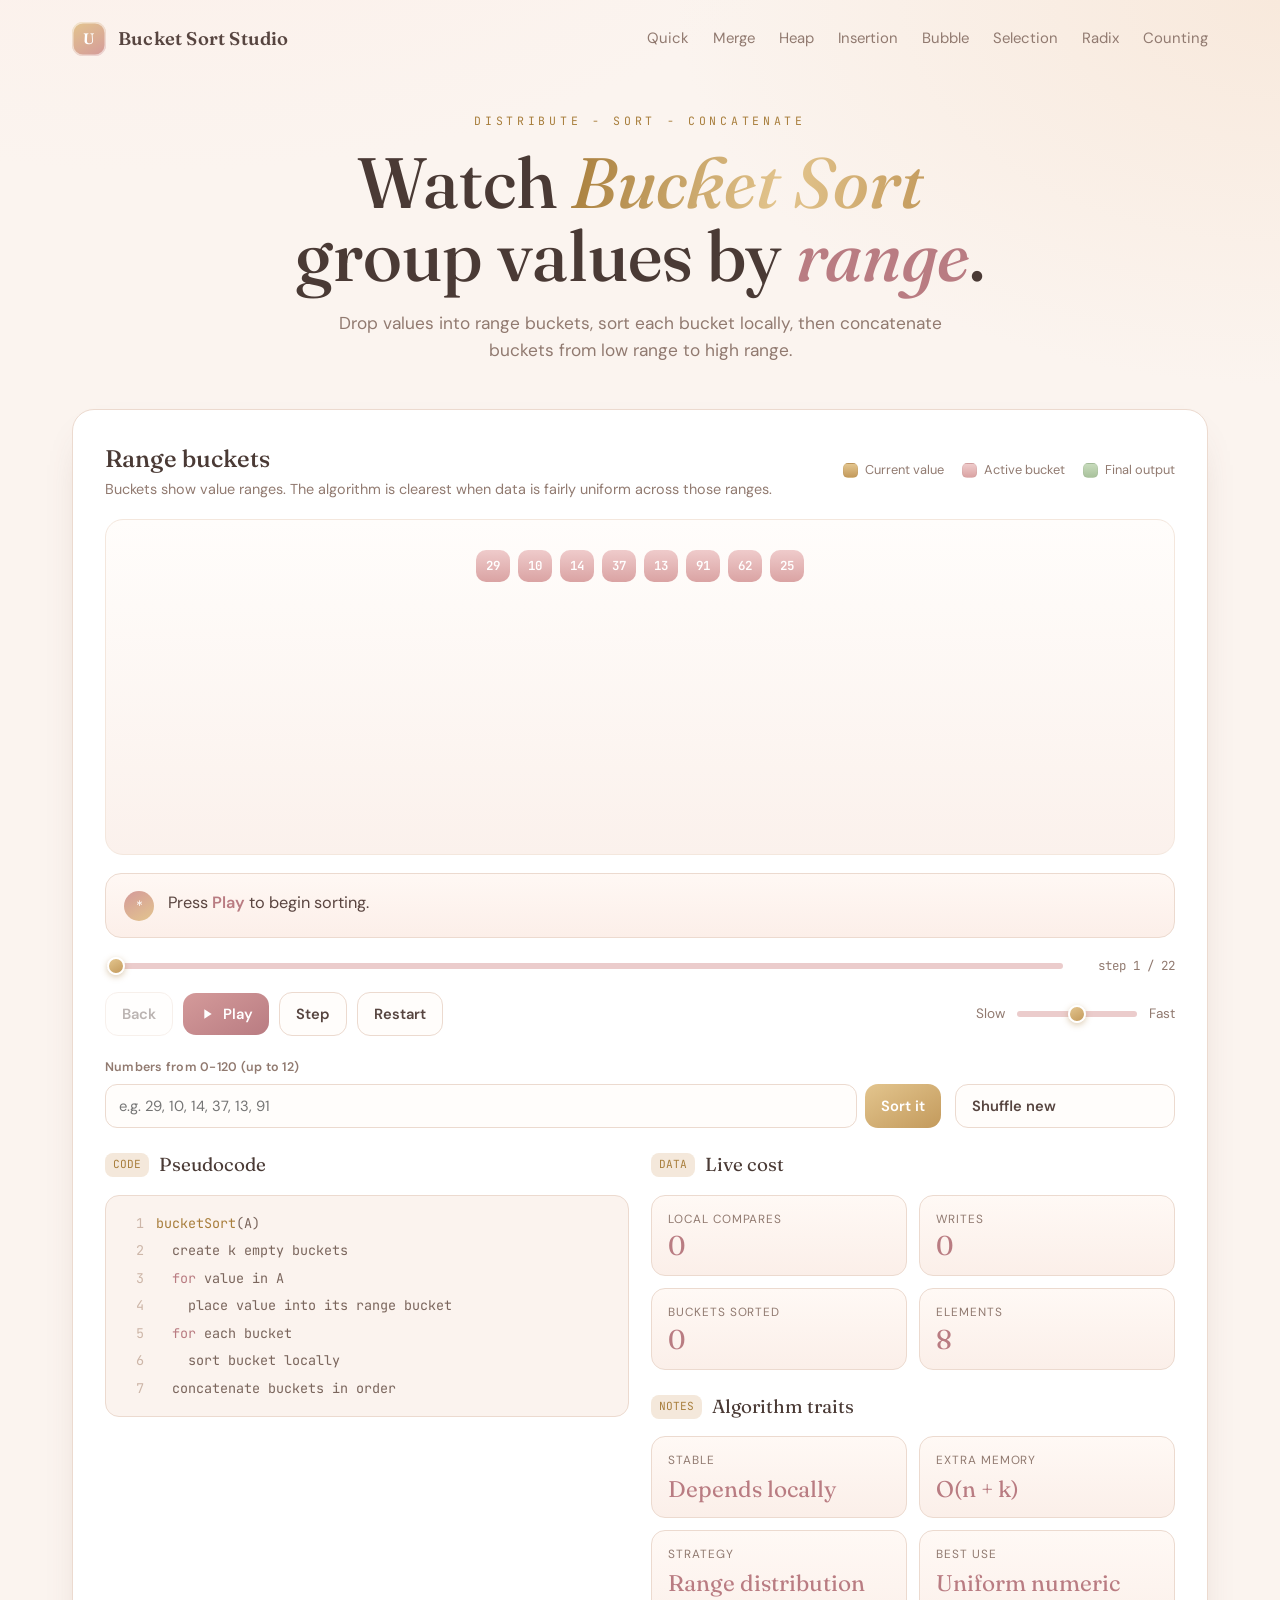
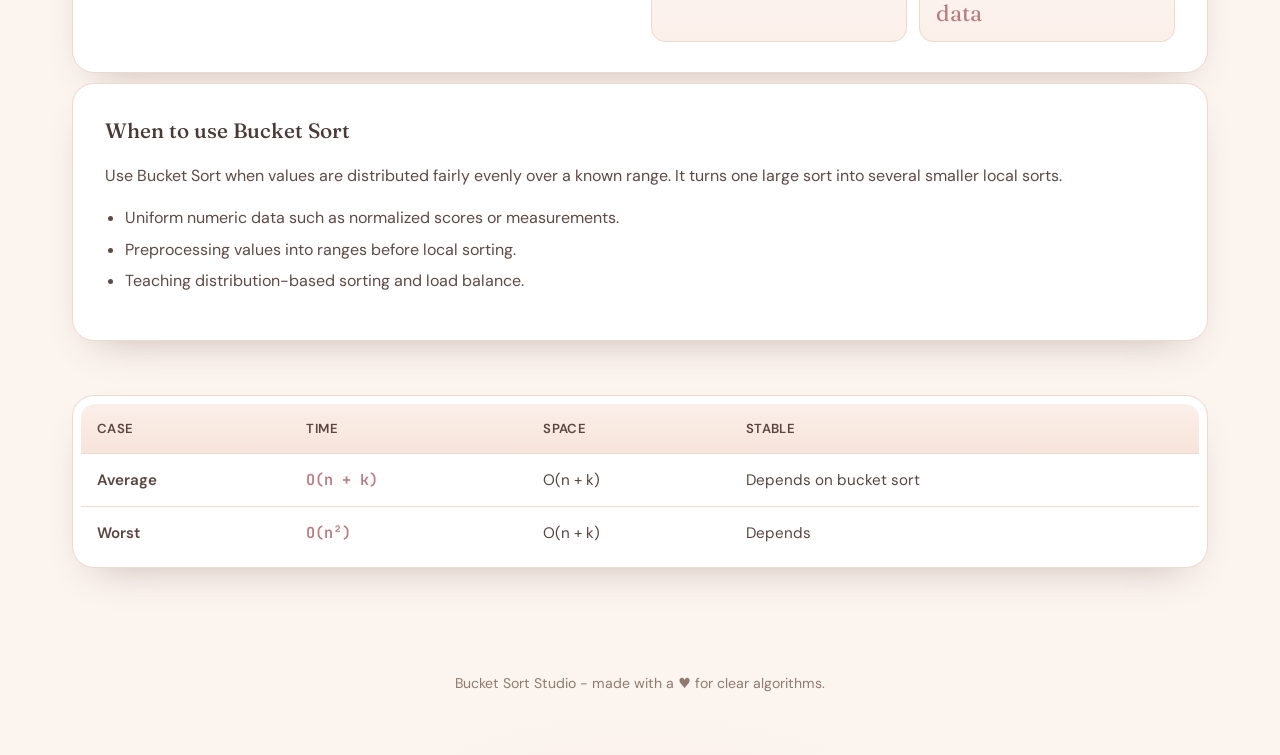
==== bucket-sort.html @ 897e5f7b "9-sorting-algos" ====
<!DOCTYPE html>
<html lang="en">
<head>
<meta charset="UTF-8" />
<meta name="viewport" content="width=device-width, initial-scale=1.0" />
<title>Bucket Sort - An Interactive Visualizer</title>
<meta name="description" content="A Bucket Sort visualizer with value-range buckets, local sorting, concatenation, complexity, and use cases." />
<link rel="preconnect" href="https://fonts.googleapis.com" />
<link rel="preconnect" href="https://fonts.gstatic.com" crossorigin />
<link href="https://fonts.googleapis.com/css2?family=Fraunces:ital,opsz,wght@0,9..144,400;0,9..144,500;0,9..144,600;1,9..144,400&family=DM+Sans:opsz,wght@9..40,400;9..40,500;9..40,600;9..40,700&family=JetBrains+Mono:wght@400;500;600&display=swap" rel="stylesheet" />
<link rel="stylesheet" href="sorting-theme.css" />
</head>
<body>
<div class="topbar"><div class="brand"><span class="glyph">U</span> Bucket Sort Studio</div><nav class="topnav"><a href="quicksort.html">Quick</a><a href="merge-sort.html">Merge</a><a href="heap-sort.html">Heap</a><a href="insertion-sort.html">Insertion</a><a href="bubble-sort.html">Bubble</a><a href="selection-sort.html">Selection</a><a href="radix-sort.html">Radix</a><a href="counting-sort.html">Counting</a></nav></div>
<header class="hero wrap"><div class="eyebrow">Distribute - Sort - Concatenate</div><h1>Watch <span class="gold">Bucket Sort</span><br>group values by <em>range</em>.</h1><p>Drop values into range buckets, sort each bucket locally, then concatenate buckets from low range to high range.</p></header>
<main class="wrap">
<section class="panel studio"><div class="stage-head"><div><h2>Range buckets</h2><div class="sub">Buckets show value ranges. The algorithm is clearest when data is fairly uniform across those ranges.</div></div><div class="legend"><span><i class="chip pivot"></i>Current value</span><span><i class="chip range"></i>Active bucket</span><span><i class="chip sorted"></i>Final output</span></div></div>
<div class="stage"><div class="bars" id="bars"></div></div><div class="narration"><div class="dot">*</div><div class="text" id="narration">Press <b>Play</b> to begin sorting.</div></div>
<div class="controls"><div class="scrub"><input type="range" id="scrub" min="0" max="0" value="0" /><div class="steplabel" id="steplabel">step 0 / 0</div></div><div class="btnrow"><button class="btn" id="back">Back</button><button class="btn primary" id="playBtn" aria-pressed="false">Play</button><button class="btn" id="fwd">Step</button><button class="btn" id="reset">Restart</button><div class="spacer"></div><div class="speedbox"><span>Slow</span><input type="range" id="speed" min="120" max="1400" value="760" step="20" /><span>Fast</span></div></div><div class="config"><div class="field"><label for="custom">Numbers from 0-120 (up to 12)</label><div class="inrow"><input type="text" id="custom" placeholder="e.g. 29, 10, 14, 37, 13, 91" /><button class="btn gold" id="apply">Sort it</button></div></div><div class="field" style="max-width:160px;flex:0 0 160px;justify-content:flex-end;"><label>&nbsp;</label><button class="btn" id="rand">Shuffle new</button></div></div></div>
<div class="grid2"><div><div class="minihead"><span class="num">CODE</span> Pseudocode</div><div class="code" id="code"></div></div><div><div class="minihead"><span class="num">DATA</span> Live cost</div><div class="stats"><div class="stat"><div class="k">Local compares</div><div class="v" id="st-cmp">0</div></div><div class="stat"><div class="k">Writes</div><div class="v" id="st-write">0</div></div><div class="stat"><div class="k">Buckets sorted</div><div class="v" id="st-pass">0</div></div><div class="stat"><div class="k">Elements</div><div class="v" id="st-n">0</div></div></div><div class="minihead" style="margin-top:22px;"><span class="num">NOTES</span> Algorithm traits</div><div class="stats" id="stack"></div></div></div></section>
<section class="panel prose"><h3>When to use Bucket Sort</h3><p>Use Bucket Sort when values are distributed fairly evenly over a known range. It turns one large sort into several smaller local sorts.</p><ul><li>Uniform numeric data such as normalized scores or measurements.</li><li>Preprocessing values into ranges before local sorting.</li><li>Teaching distribution-based sorting and load balance.</li></ul></section>
<section class="section"><div class="panel prose" style="padding:8px;"><table class="ctable"><thead><tr><th>Case</th><th>Time</th><th>Space</th><th>Stable</th></tr></thead><tbody><tr><td class="case good">Average</td><td class="big">O(n + k)</td><td>O(n + k)</td><td>Depends on bucket sort</td></tr><tr><td class="case bad">Worst</td><td class="big">O(n²)</td><td>O(n + k)</td><td>Depends</td></tr></tbody></table></div></section>
</main><footer>Bucket Sort Studio - made with a ♥ for clear algorithms. </footer>
<script>
window.SORT_VISUALIZER={algorithm:"bucket",view:"buckets",initial:[29,10,14,37,13,91,62,25],maxRandom:121,code:['<span class="fn">bucketSort</span>(A)','  create k empty buckets','  <span class="kw">for</span> value in A','    place value into its range bucket','  <span class="kw">for</span> each bucket','    sort bucket locally','  concatenate buckets in order'],traceLabels:[{k:"Stable",v:"Depends locally"},{k:"Extra memory",v:"O(n + k)"},{k:"Strategy",v:"Range distribution"},{k:"Best use",v:"Uniform numeric data"}]};
</script><script src="sorting-visualizer.js"></script>
</body>
</html>
---- sorting-theme.css ----
:root{
  --cream:#FBF4EF;
  --paper:#FFFDFB;
  --card:#FFFFFF;
  --pink:#D49A9A;
  --pink-deep:#B97C82;
  --blush:#F4DEDE;
  --blush-2:#EBCCCC;
  --skin-2:#F4E8DB;
  --gold:#C39A5C;
  --gold-soft:#E3C58E;
  --gold-deep:#A87E3C;
  --coral:#E0A07F;
  --sage:#A9C29C;
  --sage-deep:#7FA070;
  --ink:#574540;
  --ink-soft:#917A70;
  --line:#ECDACF;
  --line-soft:#F4E7DD;
  --shadow:0 18px 40px -24px rgba(120,80,70,.45);
  --shadow-soft:0 8px 24px -16px rgba(120,80,70,.35);
  --radius:22px;
}
*{box-sizing:border-box;}
html{scroll-behavior:smooth;}
body{
  margin:0;
  font-family:"DM Sans",system-ui,sans-serif;
  color:var(--ink);
  background:
    radial-gradient(1200px 600px at 12% -8%, #FCEFE9 0%, rgba(252,239,233,0) 60%),
    radial-gradient(1100px 700px at 100% 0%, #F8E9DC 0%, rgba(248,233,220,0) 55%),
    radial-gradient(900px 900px at 50% 120%, #FBE8E8 0%, rgba(251,232,232,0) 60%),
    var(--cream);
  line-height:1.6;
  -webkit-font-smoothing:antialiased;
}
.wrap{max-width:1180px;margin:0 auto;padding:0 22px;}
a{color:var(--gold-deep);}
.topbar{display:flex;align-items:center;justify-content:space-between;padding:22px;max-width:1180px;margin:0 auto;gap:16px;}
.brand{display:flex;align-items:center;gap:12px;font-family:"Fraunces",serif;font-weight:600;font-size:1.15rem;letter-spacing:.2px;}
.brand .glyph{width:34px;height:34px;border-radius:11px;flex:none;background:linear-gradient(150deg,var(--gold-soft),var(--pink));box-shadow:inset 0 0 0 1.5px rgba(255,255,255,.55), var(--shadow-soft);display:grid;place-items:center;color:#fff;font-size:.95rem;}
.topnav{display:flex;flex-wrap:wrap;gap:18px 24px;font-size:.93rem;}
.topnav a{color:var(--ink-soft);text-decoration:none;transition:color .2s;}
.topnav a:hover{color:var(--pink-deep);}
.hero{padding:34px 0 14px;text-align:center;}
.eyebrow{font-family:"JetBrains Mono",monospace;font-size:.72rem;letter-spacing:.32em;text-transform:uppercase;color:var(--gold-deep);margin-bottom:16px;}
.hero h1{font-family:"Fraunces",serif;font-weight:500;font-size:clamp(2.35rem,6.5vw,4.45rem);line-height:1.02;margin:0 0 18px;letter-spacing:0;color:#4a3a35;}
.hero h1 em{font-style:italic;color:var(--pink-deep);}
.hero h1 .gold{background:linear-gradient(100deg,var(--gold-deep),var(--gold-soft) 60%,var(--gold));-webkit-background-clip:text;background-clip:text;color:transparent;font-style:italic;}
.hero p{max-width:650px;margin:0 auto;color:var(--ink-soft);font-size:1.08rem;}
.panel{background:var(--card);border:1px solid var(--line);border-radius:var(--radius);box-shadow:var(--shadow);}
.studio{margin:30px 0 10px;padding:26px;}
@media(min-width:920px){.studio{padding:30px 32px;}}
.stage-head{display:flex;flex-wrap:wrap;align-items:center;justify-content:space-between;gap:14px;margin-bottom:18px;}
.stage-head h2{font-family:"Fraunces",serif;font-weight:500;font-size:1.5rem;margin:0;color:#4a3a35;}
.stage-head .sub{color:var(--ink-soft);font-size:.9rem;}
.legend{display:flex;flex-wrap:wrap;gap:14px 18px;font-size:.8rem;color:var(--ink-soft);}
.legend span{display:inline-flex;align-items:center;gap:7px;}
.chip{width:15px;height:15px;border-radius:5px;flex:none;border:1px solid rgba(0,0,0,.04);}
.chip.range{background:linear-gradient(180deg,#EFCBCB,#DAA3A3);}
.chip.compare{background:linear-gradient(180deg,#E6A8B0,#C97E8A);}
.chip.pivot{background:linear-gradient(180deg,var(--gold-soft),var(--gold));}
.chip.swap{background:linear-gradient(180deg,#EDC2A8,var(--coral));}
.chip.sorted{background:linear-gradient(180deg,#C7DBBC,var(--sage));}
.chip.dim{background:#EFE3DA;}
.stage{background:linear-gradient(180deg,#FFFDFB, #FBF1EC);border:1px solid var(--line-soft);border-radius:18px;padding:20px 18px 14px;overflow-x:auto;position:relative;}
.bars{display:flex;align-items:flex-end;gap:10px;min-height:300px;}
.bars.array-mode,.bars.bucket-mode,.bars.heap-mode{display:block;min-height:300px;}
.col{flex:1 0 0;min-width:42px;display:flex;flex-direction:column;align-items:center;gap:6px;position:relative;isolation:isolate;cursor:pointer;border-radius:12px;}
.col:focus-visible{outline:3px solid rgba(195,154,92,.4);outline-offset:4px;}
.col .val{font-family:"JetBrains Mono",monospace;font-size:.82rem;color:var(--ink-soft);font-weight:500;transition:color .25s;}
.bar-track{width:100%;height:230px;display:flex;align-items:flex-end;border-radius:12px;background:linear-gradient(180deg,rgba(255,255,255,.65),rgba(244,222,222,.25));padding:0 2px;transition:box-shadow .2s, background .2s;}
.col:hover .bar-track{box-shadow:inset 0 0 0 1px rgba(195,154,92,.18);background:linear-gradient(180deg,rgba(255,255,255,.85),rgba(244,222,222,.35));}
.bar{width:100%;border-radius:9px 9px 6px 6px;background:linear-gradient(180deg,#EFCBCB,#DAA3A3);box-shadow:inset 0 1px 0 rgba(255,255,255,.5);transition:height .42s cubic-bezier(.34,1.2,.5,1), background .25s, transform .25s, box-shadow .25s;}
.col .idx{font-family:"JetBrains Mono",monospace;font-size:.68rem;color:#b8a79d;}
.ptrs{height:42px;display:flex;flex-direction:column;align-items:center;gap:3px;}
.tag{font-family:"JetBrains Mono",monospace;font-size:.64rem;font-weight:600;padding:2px 7px;border-radius:20px;line-height:1.4;color:#fff;white-space:nowrap;opacity:0;transform:translateY(-3px);transition:opacity .2s,transform .2s;}
.tag.show{opacity:1;transform:translateY(0);}
.tag.a{background:var(--gold);}
.tag.b{background:var(--pink-deep);}
.tag.p{background:var(--gold-deep);}
.col.dim .bar{background:#ECDFD6;}
.col.dim .val{color:#c8b8ad;}
.bar.compare{background:linear-gradient(180deg,#E6A8B0,#C97E8A);transform:translateY(-4px);}
.bar.pivot{background:linear-gradient(180deg,var(--gold-soft),var(--gold));box-shadow:inset 0 1px 0 rgba(255,255,255,.5),0 0 0 3px rgba(195,154,92,.18);}
.bar.swap{background:linear-gradient(180deg,#EDC2A8,var(--coral));transform:translateY(-7px) scale(1.02);}
.bar.sorted{background:linear-gradient(180deg,#C7DBBC,var(--sage));}
.col.inrange::before{content:"";position:absolute;inset:-2px -3px;border-radius:12px;background:rgba(195,154,92,.07);z-index:-1;}
.col.active .val{color:#4a3a35;}
.col.active .idx{color:var(--gold-deep);font-weight:600;}
.bar.compare,.bar.swap,.bar.pivot{animation:barPop .38s ease;}
@keyframes barPop{0%{filter:saturate(.95);transform:translateY(0) scale(.98);}55%{filter:saturate(1.12);}100%{filter:saturate(1);}}
.array-view{display:flex;flex-direction:column;justify-content:center;gap:18px;min-height:300px;padding:18px 4px;}
.array-row{display:flex;flex-wrap:wrap;gap:10px;align-items:center;justify-content:center;}
.array-title{font-family:"JetBrains Mono",monospace;font-size:.78rem;color:var(--ink-soft);text-transform:uppercase;letter-spacing:.08em;min-width:86px;text-align:right;}
.cell{width:58px;min-height:58px;border:1px solid var(--line);border-radius:14px;background:#FFF9F5;display:flex;flex-direction:column;align-items:center;justify-content:center;box-shadow:var(--shadow-soft);transition:.2s;}
.cell .num{font-family:"Fraunces",serif;font-size:1.25rem;color:#4a3a35;line-height:1;}
.cell .idx{font-family:"JetBrains Mono",monospace;font-size:.64rem;color:#b8a79d;margin-top:4px;}
.cell.dim{opacity:.45;background:#EFE3DA;}
.cell.inrange{box-shadow:inset 0 0 0 2px rgba(195,154,92,.18),var(--shadow-soft);}
.cell.compare{background:linear-gradient(180deg,#F5DCE0,#E6A8B0);}
.cell.focus{background:linear-gradient(180deg,var(--gold-soft),var(--gold));}
.cell.move{background:linear-gradient(180deg,#EDC2A8,var(--coral));}
.cell.sorted{background:linear-gradient(180deg,#DCEAD6,#C7DBBC);}
.cell.empty{background:transparent;border-style:dashed;box-shadow:none;color:#c8b8ad;}
.heap-view{position:relative;min-width:720px;height:330px;margin:0 auto;}
.heap-edge{position:absolute;height:2px;background:#E4D2C6;transform-origin:left center;}
.heap-node{position:absolute;width:58px;height:58px;margin:-29px 0 0 -29px;border-radius:50%;background:linear-gradient(180deg,#EFCBCB,#DAA3A3);border:2px solid #fff;box-shadow:var(--shadow-soft);display:flex;flex-direction:column;align-items:center;justify-content:center;transition:.2s;}
.heap-node .num{font-family:"Fraunces",serif;font-size:1.2rem;color:#fff;line-height:1;}
.heap-node .idx{font-family:"JetBrains Mono",monospace;font-size:.62rem;color:rgba(255,255,255,.85);}
.heap-node.compare{background:linear-gradient(180deg,#E6A8B0,#C97E8A);transform:translateY(-4px);}
.heap-node.focus{background:linear-gradient(180deg,var(--gold-soft),var(--gold));}
.heap-node.move{background:linear-gradient(180deg,#EDC2A8,var(--coral));}
.heap-node.sorted{background:linear-gradient(180deg,#C7DBBC,var(--sage));}
.heap-node.dim{opacity:.38;background:#D8C9BF;}
.bucket-view{display:flex;flex-direction:column;gap:18px;min-height:300px;padding:10px 0;}
.bucket-source{display:flex;flex-wrap:wrap;gap:8px;justify-content:center;}
.buckets{display:grid;grid-template-columns:repeat(auto-fit,minmax(92px,1fr));gap:12px;}
.bucket{min-height:92px;border:1px solid var(--line);border-radius:16px;background:#FFF9F5;padding:10px;display:flex;flex-direction:column;gap:8px;}
.bucket.hot{box-shadow:inset 0 0 0 2px rgba(195,154,92,.24);background:#FFF3E6;}
.bucket-label{font-family:"JetBrains Mono",monospace;font-size:.68rem;color:var(--gold-deep);text-transform:uppercase;letter-spacing:.06em;}
.bucket-items{display:flex;flex-wrap:wrap;gap:6px;}
.token{min-width:34px;height:32px;border-radius:10px;background:linear-gradient(180deg,#EFCBCB,#DAA3A3);display:grid;place-items:center;font-family:"JetBrains Mono",monospace;font-size:.78rem;color:#fff;font-weight:600;}
.token.focus{background:linear-gradient(180deg,var(--gold-soft),var(--gold));}
.token.sorted{background:linear-gradient(180deg,#C7DBBC,var(--sage));}
.token.dim{background:#ECDFD6;color:#b09d92;}
.narration{margin-top:18px;display:flex;gap:14px;align-items:flex-start;background:linear-gradient(180deg,#FFF8F4,#FCEFE9);border:1px solid var(--line);border-radius:16px;padding:16px 18px;}
.narration .dot{width:30px;height:30px;border-radius:50%;flex:none;margin-top:1px;background:linear-gradient(150deg,var(--pink),var(--gold-soft));display:grid;place-items:center;color:#fff;font-size:.9rem;}
.narration .text{font-size:1.02rem;color:#5a4540;}
.narration .text b{color:var(--pink-deep);font-weight:600;}
.controls{display:flex;flex-direction:column;gap:16px;margin-top:18px;}
.scrub{display:flex;align-items:center;gap:14px;}
.scrub input[type=range]{flex:1;}
.steplabel{font-family:"JetBrains Mono",monospace;font-size:.78rem;color:var(--ink-soft);white-space:nowrap;min-width:96px;text-align:right;}
input[type=range]{-webkit-appearance:none;appearance:none;height:6px;border-radius:6px;background:var(--blush-2);outline:none;}
input[type=range]::-webkit-slider-thumb{-webkit-appearance:none;width:18px;height:18px;border-radius:50%;background:linear-gradient(150deg,var(--gold-soft),var(--gold));cursor:pointer;box-shadow:0 2px 6px rgba(168,126,60,.4);border:2px solid #fff;}
input[type=range]::-moz-range-thumb{width:18px;height:18px;border:2px solid #fff;border-radius:50%;background:var(--gold);cursor:pointer;}
.btnrow{display:flex;flex-wrap:wrap;gap:10px;align-items:center;}
.btn{font-family:"DM Sans",sans-serif;font-size:.92rem;font-weight:600;border:1px solid var(--line);background:var(--paper);color:var(--ink);padding:11px 16px;border-radius:13px;cursor:pointer;display:inline-flex;align-items:center;gap:8px;transition:transform .15s,box-shadow .2s,background .2s,border-color .2s;text-decoration:none;}
.btn:hover{transform:translateY(-1px);box-shadow:var(--shadow-soft);border-color:var(--blush-2);}
.btn:active{transform:translateY(0);}
.btn:focus-visible{outline:3px solid rgba(195,154,92,.45);outline-offset:2px;}
.btn.primary{background:linear-gradient(150deg,var(--pink),var(--pink-deep));color:#fff;border:none;}
.btn.gold{background:linear-gradient(150deg,var(--gold-soft),var(--gold));color:#fff;border:none;}
.btn svg{width:16px;height:16px;}
.btn[disabled]{opacity:.4;cursor:not-allowed;transform:none;box-shadow:none;}
.spacer{flex:1;}
.speedbox{display:flex;align-items:center;gap:10px;font-size:.85rem;color:var(--ink-soft);}
.speedbox input[type=range]{width:120px;}
.config{display:flex;flex-wrap:wrap;gap:14px;margin-top:6px;}
.field{display:flex;flex-direction:column;gap:6px;flex:1;min-width:220px;}
.field label{font-size:.78rem;font-weight:600;color:var(--ink-soft);letter-spacing:.02em;}
.field .inrow{display:flex;gap:8px;}
.field input[type=text]{font-family:"DM Sans",sans-serif;font-size:.92rem;color:var(--ink);border:1px solid var(--line);border-radius:12px;padding:11px 13px;background:var(--paper);flex:1;}
.field input[type=text]:focus{outline:3px solid rgba(212,154,154,.35);outline-offset:1px;border-color:var(--blush-2);}
.grid2{display:grid;gap:22px;margin-top:22px;}
@media(min-width:900px){.grid2{grid-template-columns:1fr 1fr;}}
.minihead{font-family:"Fraunces",serif;font-size:1.18rem;margin:0 0 14px;color:#4a3a35;display:flex;align-items:center;gap:10px;}
.minihead .num{font-family:"JetBrains Mono",monospace;font-size:.7rem;color:var(--gold-deep);background:var(--skin-2);padding:3px 8px;border-radius:8px;}
.code{font-family:"JetBrains Mono",monospace;font-size:.84rem;background:#FBF3EE;border:1px solid var(--line);border-radius:14px;padding:14px 6px;overflow-x:auto;}
.code .ln{display:flex;gap:12px;padding:3px 14px;border-radius:7px;white-space:pre;color:#7a655c;transition:background .2s,color .2s;}
.code .ln .n{color:#cdb6a8;width:18px;text-align:right;flex:none;user-select:none;}
.code .ln.active{background:linear-gradient(90deg,rgba(195,154,92,.22),rgba(212,154,154,.12));color:#4a3a35;font-weight:500;box-shadow:inset 3px 0 0 var(--gold);}
.code .kw{color:var(--pink-deep);}
.code .fn{color:var(--gold-deep);}
.stats{display:grid;grid-template-columns:repeat(2,1fr);gap:12px;}
.stat{background:linear-gradient(180deg,#FFF9F5,#FBEFE9);border:1px solid var(--line);border-radius:14px;padding:14px 16px;}
.stat .k{font-size:.74rem;color:var(--ink-soft);text-transform:uppercase;letter-spacing:.08em;}
.stat .v{font-family:"Fraunces",serif;font-size:1.7rem;color:var(--pink-deep);line-height:1.1;margin-top:3px;}
.section{margin:54px 0;}
.sectionhead{text-align:center;margin-bottom:30px;}
.sectionhead .eyebrow{margin-bottom:10px;}
.sectionhead h2{font-family:"Fraunces",serif;font-weight:500;font-size:clamp(1.8rem,4vw,2.7rem);margin:0;color:#4a3a35;}
.sectionhead p{color:var(--ink-soft);max-width:620px;margin:12px auto 0;}
.cards3{display:grid;gap:20px;}
@media(min-width:820px){.cards3{grid-template-columns:repeat(3,1fr);}}
.icard{padding:26px;}
.icard .step-n{font-family:"Fraunces",serif;font-style:italic;font-size:2.2rem;color:var(--gold-soft);line-height:1;}
.icard h3{font-family:"Fraunces",serif;font-weight:500;font-size:1.25rem;margin:10px 0 8px;color:#4a3a35;}
.icard p{color:var(--ink-soft);font-size:.96rem;margin:0;}
.prose{padding:30px 32px;}
.prose p{color:#5e4a44;}
.prose h3{font-family:"Fraunces",serif;font-weight:500;color:#4a3a35;font-size:1.3rem;margin:26px 0 8px;}
.prose h3:first-child{margin-top:0;}
.prose code{font-family:"JetBrains Mono",monospace;font-size:.85em;background:var(--skin-2);padding:2px 6px;border-radius:6px;color:var(--gold-deep);}
.prose ul{padding-left:20px;color:#5e4a44;}
.prose li{margin:6px 0;}
.ctable{width:100%;border-collapse:collapse;font-size:.95rem;overflow:hidden;border-radius:14px;}
.ctable th,.ctable td{padding:14px 16px;text-align:left;border-bottom:1px solid var(--line);}
.ctable thead th{background:linear-gradient(180deg,#FBEFE9,#F7E4DB);font-weight:600;color:#5a4540;font-size:.82rem;letter-spacing:.03em;text-transform:uppercase;}
.ctable tbody tr:last-child td{border-bottom:none;}
.ctable td.big{font-family:"JetBrains Mono",monospace;color:var(--pink-deep);font-weight:600;}
.ctable .good{color:var(--sage-deep);}
.ctable .bad{color:#c87f7f;}
.ctable td.case{font-weight:600;color:#5a4540;}
.pillrow{display:flex;flex-wrap:wrap;gap:10px;margin-top:24px;justify-content:center;}
.pill{font-size:.84rem;background:var(--skin-2);border:1px solid var(--line);color:#6a564e;padding:7px 13px;border-radius:30px;}
.pill.yes::before{content:"✓ ";color:var(--sage-deep);font-weight:700;}
.pill.no::before{content:"✕ ";color:#c87f7f;font-weight:700;}
footer{text-align:center;padding:50px 20px 60px;color:var(--ink-soft);font-size:.88rem;}
footer .heart{color:var(--pink);}
@media(max-width:700px){
  .topbar{align-items:flex-start;flex-direction:column;}
  .field .inrow{flex-direction:column;}
  .bars{gap:7px;}
  .col{min-width:34px;}
  .btnrow{align-items:stretch;}
  .btn{justify-content:center;}
}
@media (prefers-reduced-motion: reduce){*{transition:none!important;animation:none!important;scroll-behavior:auto;}}
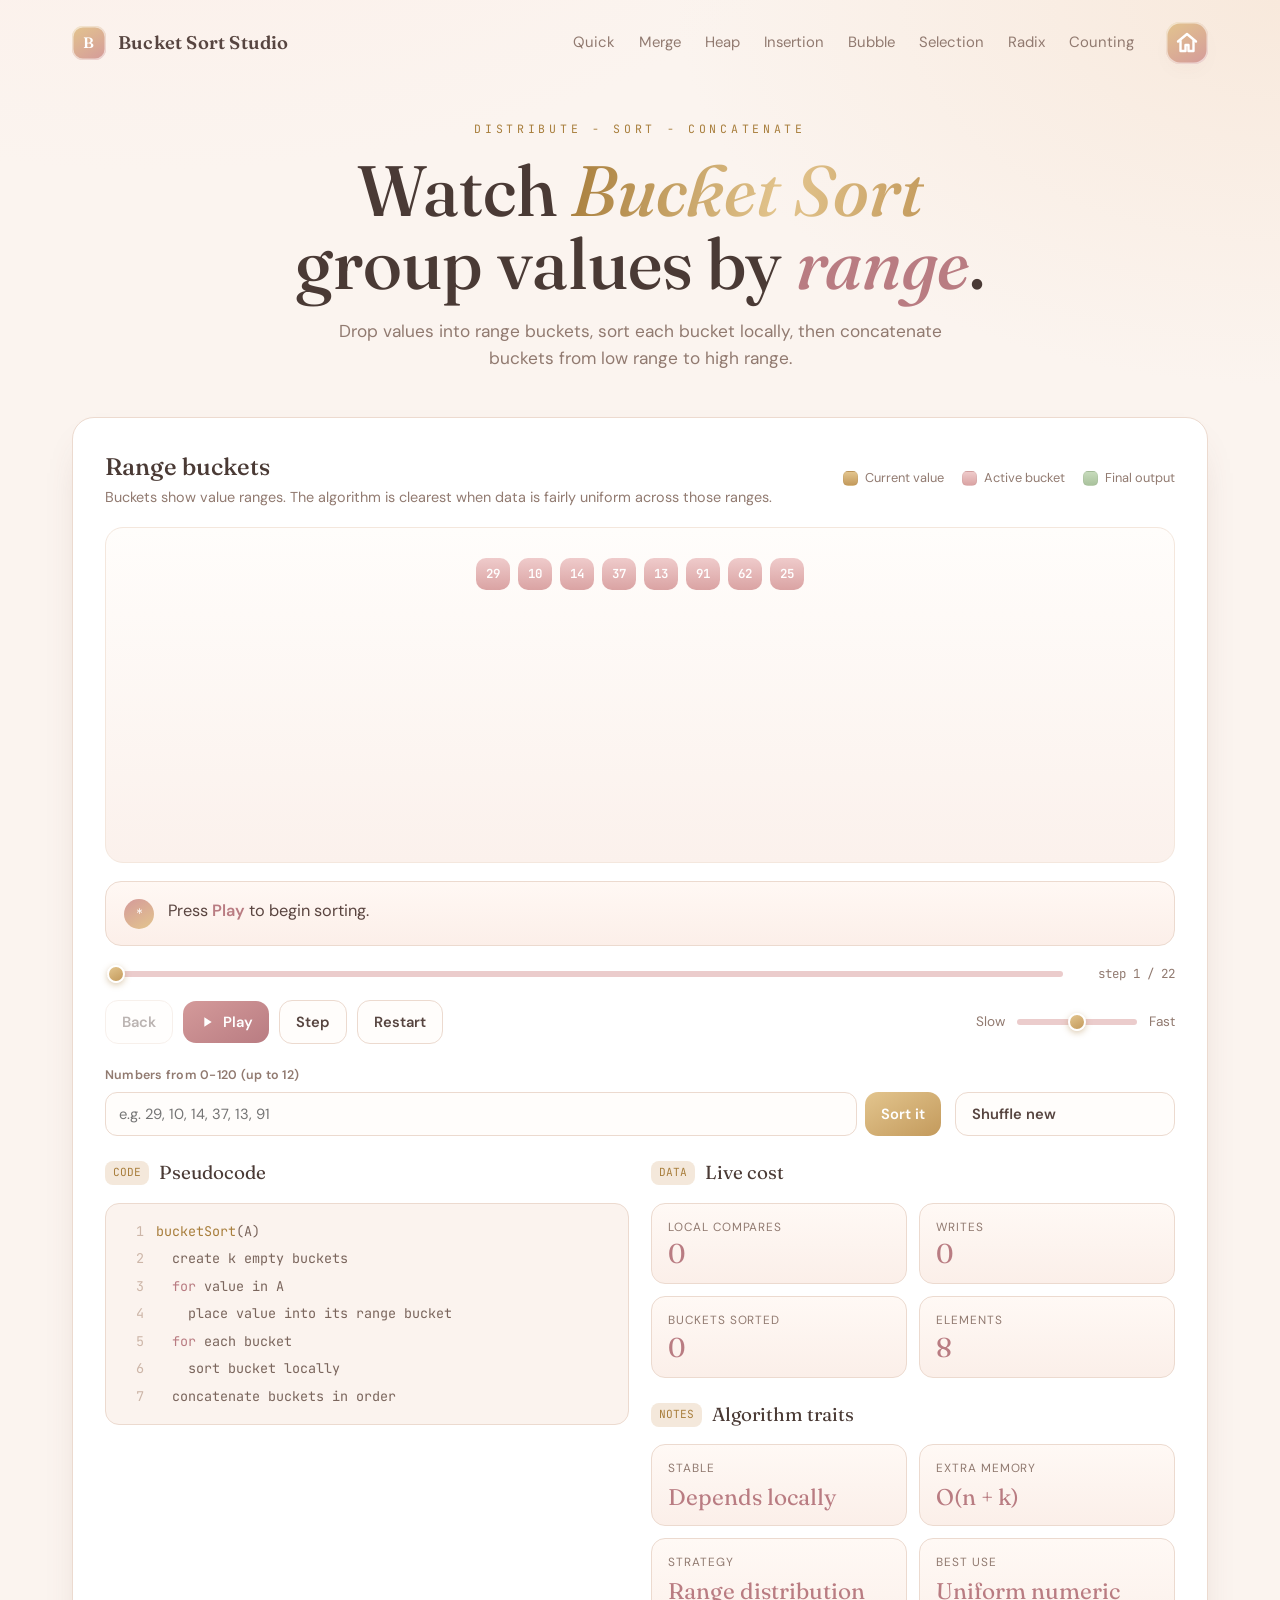
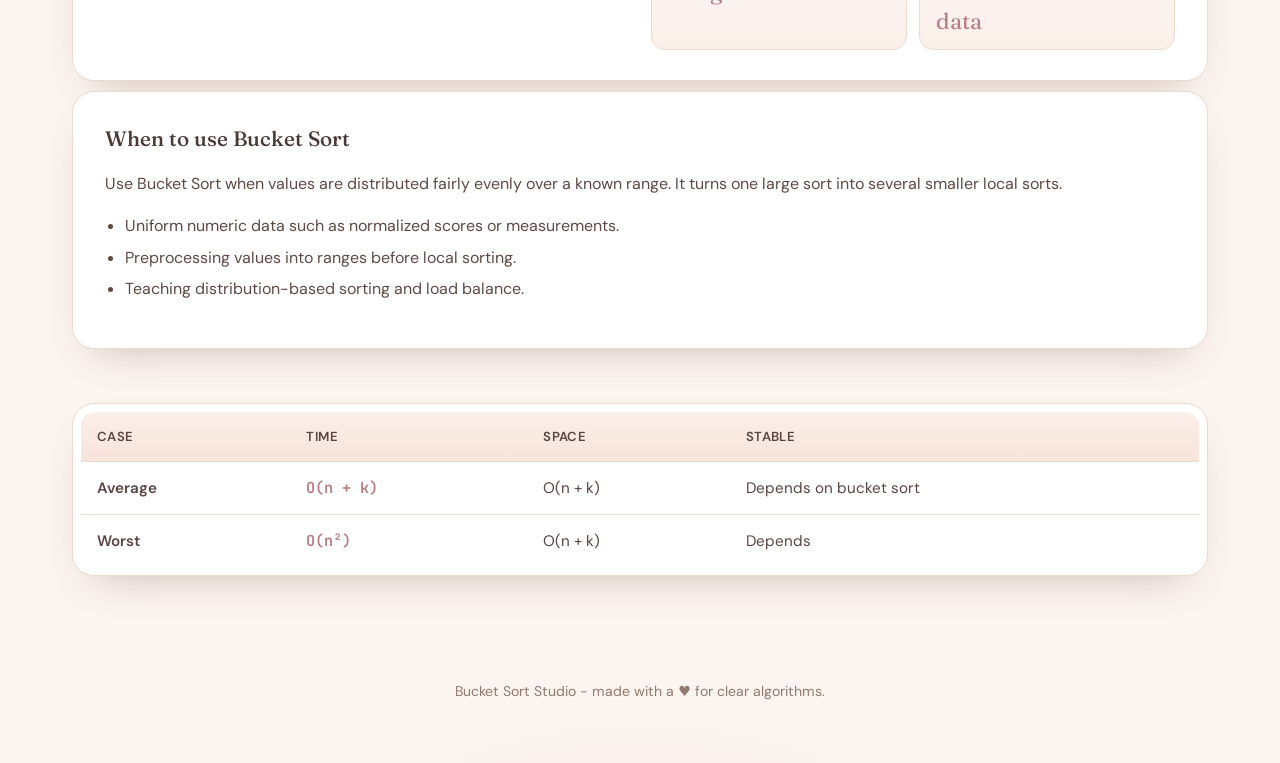
==== commit 8f6f4b17: "Update: home-button" ====
--- a/bucket-sort.html
+++ b/bucket-sort.html
@@ -11,7 +11,7 @@
 <link rel="stylesheet" href="sorting-theme.css" />
 </head>
 <body>
-<div class="topbar"><div class="brand"><span class="glyph">U</span> Bucket Sort Studio</div><nav class="topnav"><a href="quicksort.html">Quick</a><a href="merge-sort.html">Merge</a><a href="heap-sort.html">Heap</a><a href="insertion-sort.html">Insertion</a><a href="bubble-sort.html">Bubble</a><a href="selection-sort.html">Selection</a><a href="radix-sort.html">Radix</a><a href="counting-sort.html">Counting</a></nav></div>
+<div class="topbar"><div class="brand"><span class="glyph">B</span> Bucket Sort Studio</div><nav class="topnav"><a href="quicksort.html">Quick</a><a href="merge-sort.html">Merge</a><a href="heap-sort.html">Heap</a><a href="insertion-sort.html">Insertion</a><a href="bubble-sort.html">Bubble</a><a href="selection-sort.html">Selection</a><a href="radix-sort.html">Radix</a><a href="counting-sort.html">Counting</a></nav><a class="home-link" href="index.html" aria-label="Return to main page" title="Home"><svg viewBox="0 0 24 24" aria-hidden="true"><path d="M3 10.5 12 3l9 7.5"></path><path d="M5.5 10v10h5v-6h3v6h5V10"></path></svg></a></div>
 <header class="hero wrap"><div class="eyebrow">Distribute - Sort - Concatenate</div><h1>Watch <span class="gold">Bucket Sort</span><br>group values by <em>range</em>.</h1><p>Drop values into range buckets, sort each bucket locally, then concatenate buckets from low range to high range.</p></header>
 <main class="wrap">
 <section class="panel studio"><div class="stage-head"><div><h2>Range buckets</h2><div class="sub">Buckets show value ranges. The algorithm is clearest when data is fairly uniform across those ranges.</div></div><div class="legend"><span><i class="chip pivot"></i>Current value</span><span><i class="chip range"></i>Active bucket</span><span><i class="chip sorted"></i>Final output</span></div></div>
--- a/sorting-theme.css
+++ b/sorting-theme.css
@@ -40,9 +40,13 @@
 .topbar{display:flex;align-items:center;justify-content:space-between;padding:22px;max-width:1180px;margin:0 auto;gap:16px;}
 .brand{display:flex;align-items:center;gap:12px;font-family:"Fraunces",serif;font-weight:600;font-size:1.15rem;letter-spacing:.2px;}
 .brand .glyph{width:34px;height:34px;border-radius:11px;flex:none;background:linear-gradient(150deg,var(--gold-soft),var(--pink));box-shadow:inset 0 0 0 1.5px rgba(255,255,255,.55), var(--shadow-soft);display:grid;place-items:center;color:#fff;font-size:.95rem;}
-.topnav{display:flex;flex-wrap:wrap;gap:18px 24px;font-size:.93rem;}
+.topnav{display:flex;flex-wrap:wrap;justify-content:flex-end;gap:18px 24px;margin-left:auto;font-size:.93rem;}
 .topnav a{color:var(--ink-soft);text-decoration:none;transition:color .2s;}
 .topnav a:hover{color:var(--pink-deep);}
+.home-link{width:42px;height:42px;border-radius:14px;display:grid;place-items:center;flex:none;margin-left:16px;color:#fff;background:linear-gradient(150deg,var(--gold-soft),var(--pink));box-shadow:inset 0 0 0 1.5px rgba(255,255,255,.55), var(--shadow-soft);text-decoration:none;transition:transform .15s,box-shadow .2s;}
+.home-link:hover{transform:translateY(-1px);box-shadow:var(--shadow);}
+.home-link:focus-visible{outline:3px solid rgba(195,154,92,.45);outline-offset:2px;}
+.home-link svg{width:24px;height:24px;stroke:currentColor;stroke-width:2.4;fill:none;stroke-linecap:round;stroke-linejoin:round;}
 .hero{padding:34px 0 14px;text-align:center;}
 .eyebrow{font-family:"JetBrains Mono",monospace;font-size:.72rem;letter-spacing:.32em;text-transform:uppercase;color:var(--gold-deep);margin-bottom:16px;}
 .hero h1{font-family:"Fraunces",serif;font-weight:500;font-size:clamp(2.35rem,6.5vw,4.45rem);line-height:1.02;margin:0 0 18px;letter-spacing:0;color:#4a3a35;}
@@ -202,6 +206,7 @@
 footer .heart{color:var(--pink);}
 @media(max-width:700px){
   .topbar{align-items:flex-start;flex-direction:column;}
+  .topnav,.home-link{margin-left:0;}
   .field .inrow{flex-direction:column;}
   .bars{gap:7px;}
   .col{min-width:34px;}
